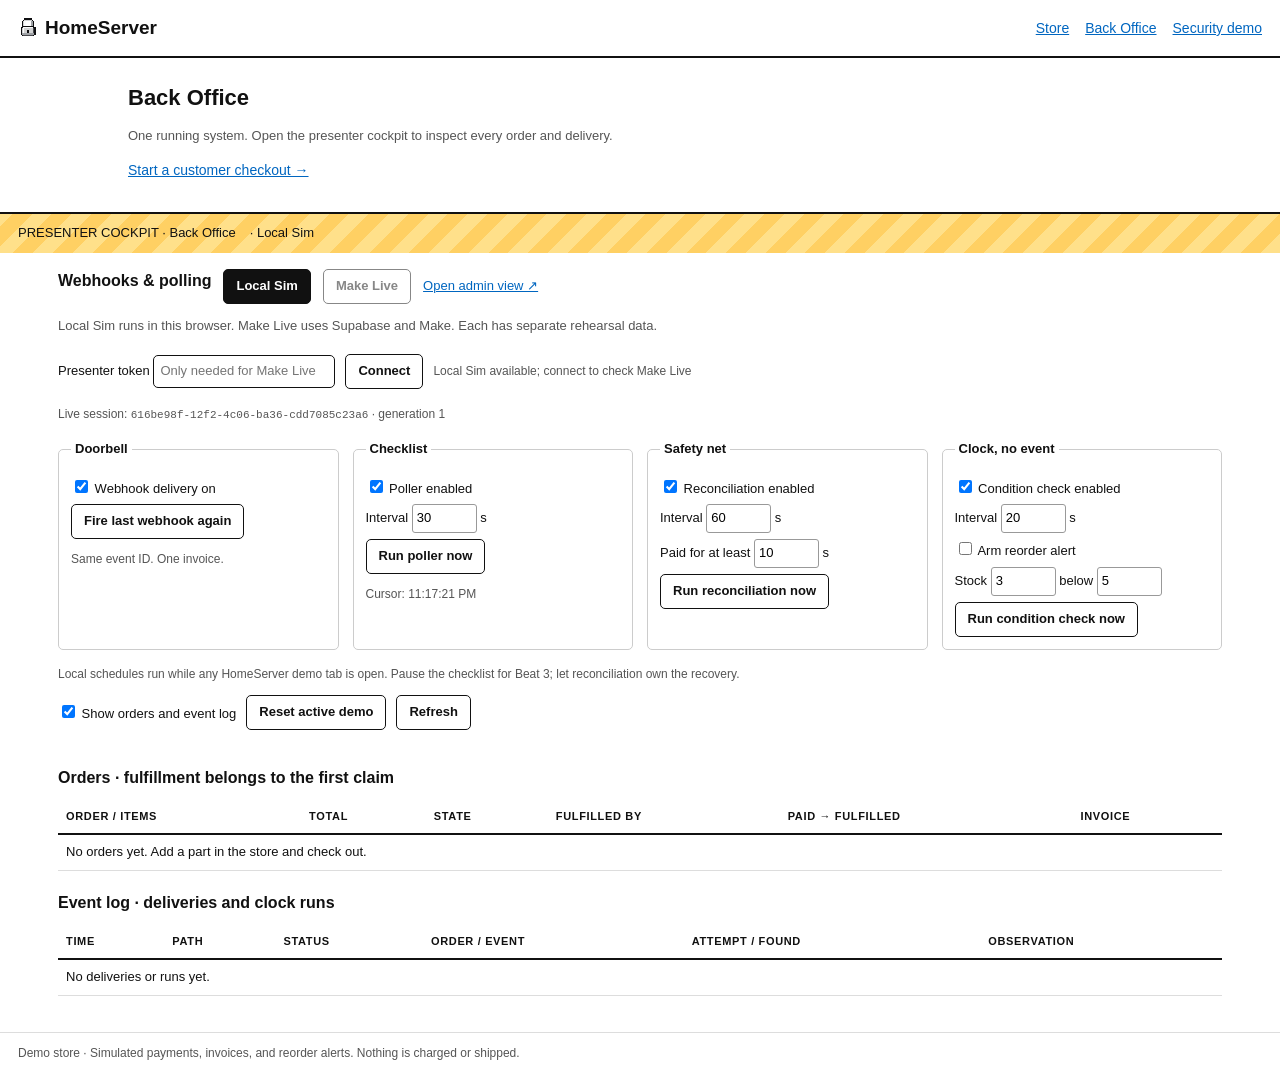
==== public/admin.html @ 4968e38a "feat: add Back Office webhooks and polling demo Add mock payment capture, fulfillment tracking, pres" ====
<!DOCTYPE html>
<html lang="en"><head><meta charset="UTF-8"><meta name="viewport" content="width=device-width, initial-scale=1.0">
<title>Back Office — HomeServer</title><link rel="icon" href="favicon.ico"><link rel="stylesheet" href="backoffice.css"></head>
<body class="bo-page" data-page="admin"><header class="top"><a class="logo" href="index.html"><img src="favicon.ico" alt="">HomeServer</a>
<nav aria-label="Store"><a href="index.html">Store</a><a href="admin.html">Back Office</a><a href="checkout.html">Security demo</a></nav></header>
<main><h1>Back Office</h1><p class="sub">One running system. Open the presenter cockpit to inspect every order and delivery.</p><p><a href="payment.html">Start a customer checkout →</a></p></main><section id="backoffice" aria-label="Presenter cockpit"></section>
<footer>Demo store · Simulated payments, invoices, and reorder alerts. Nothing is charged or shipped.</footer>
<script src="demo-core.js"></script><script src="backoffice.js"></script></body></html>
---- public/backoffice.css ----
/* HomeServer's existing type, borders, tables, and presenter stripe. */
.bo-page { margin:0; background:#fff; color:#111; font:14px/1.45 -apple-system,"Segoe UI",Roboto,Helvetica,Arial,sans-serif; }
.bo-page *,.bo * { box-sizing:border-box; }
.bo-page header.top { display:flex; align-items:center; gap:20px; padding:10px 18px; min-height:58px; border-bottom:2px solid #111; }
.bo-page .logo { font-size:19px; font-weight:800; text-decoration:none; color:#111; }
.bo-page .logo img { width:20px; vertical-align:-3px; margin-right:7px; image-rendering:pixelated; }
.bo-page nav { margin-left:auto; display:flex; gap:16px; flex-wrap:wrap; }
.bo-page a,.bo a { color:#0066c0; }
.bo-page a,.bo-page code { overflow-wrap:anywhere; }
.bo-page main { max-width:1060px; margin:24px auto 32px; padding:0 18px; }
.bo-page h1 { font-size:22px; margin:0 0 8px; }
.bo-page h2,.bo h2 { font-size:16px; margin:0 0 12px; }
.bo-page .sub,.bo .sub { color:#555; font-size:13px; }
.bo-page .checkout-grid { display:grid; grid-template-columns:1fr 1fr; gap:32px; margin-top:20px; }
.bo-page label { display:block; margin:10px 0 4px; font-size:13px; }
.bo-page input { font:inherit; padding:9px; border:1px solid #111; border-radius:5px; max-width:100%; }
.bo-page button,.bo button,.bo select { font:inherit; font-weight:700; border:1px solid #111; border-radius:5px; background:white; color:#111; padding:7px 12px; cursor:pointer; }
.bo-page button.primary,.bo button.active { background:#111; color:white; }
.bo-page button:disabled,.bo button:disabled { cursor:default; opacity:.5; }
.bo-page button:focus-visible,.bo button:focus-visible,.bo input:focus-visible { outline:3px solid #0066c0; outline-offset:3px; }
.bo-page .primary { margin-top:14px; }
.bo-page table,.bo table { width:100%; border-collapse:collapse; }
.bo-page th,.bo th { text-align:left; border-bottom:2px solid #111; font-size:11px; text-transform:uppercase; letter-spacing:.06em; padding:8px; }
.bo-page td,.bo td { border-bottom:1px solid #ddd; padding:8px; vertical-align:top; }
.bo-page tbody tr:nth-child(even),.bo tbody tr:nth-child(even) { background:#f7f7f7; }
.bo-page .notice { padding:12px 14px; border:1px solid #ddd; border-left:4px solid #0066c0; margin:18px 0; }
.bo-page .status { font-size:18px; font-weight:800; }
.bo-page .invoice { display:block; margin:12px 0; }
.bo-page footer { border-top:1px solid #ddd; color:#555; padding:12px 18px; font-size:12px; }
.bo { flex:none; font:13px/1.45 -apple-system,"Segoe UI",Roboto,Helvetica,Arial,sans-serif; color:#111; background:white; border-top:2px solid #111; }
.bo .bo-head { display:flex; align-items:center; gap:14px; flex-wrap:wrap; padding:10px 18px; background:repeating-linear-gradient(-45deg,#ffe08a,#ffe08a 14px,#ffd063 14px,#ffd063 28px); }
.bo .bo-head summary { font-weight:800; letter-spacing:.04em; cursor:pointer; }
.bo .bo-body { padding:16px 18px; max-width:1200px; margin:auto; }
.bo .bo-title { display:flex; flex-wrap:wrap; gap:12px; align-items:center; }
.bo .bo-controls { display:grid; grid-template-columns:repeat(4,minmax(180px,1fr)); gap:14px; margin:16px 0; }
.bo fieldset { border:1px solid #ccc; border-radius:5px; margin:0; min-width:0; padding:12px; }
.bo legend { font-weight:800; padding:0 4px; }
.bo label { display:block; margin:6px 0; }
.bo input[type=number] { font:inherit; width:65px; padding:4px; border:1px solid #999; border-radius:3px; }
.bo input[type=password] { font:inherit; padding:6px; max-width:220px; }
.bo .bo-actions { display:flex; gap:10px; align-items:center; flex-wrap:wrap; }
.bo .bo-table { overflow:auto; margin:10px 0 20px; max-height:300px; }
.bo .bo-table table { min-width:780px; }
.bo .bo-error { color:#b00020; min-height:20px; margin:8px 0; }
.bo code { font-size:11px; overflow-wrap:anywhere; }
.bo .pending { color:#765200; font-weight:700; }
.bo .fulfilled { color:#0a7a2f; font-weight:700; }
.bo .bo-inline-note { color:#555; font-size:12px; }
body.bo-store { height:auto; min-height:100dvh; overflow:auto; }
body.bo-store > main { flex:1 0 auto; overflow:visible; }
@media(max-width:850px) { .bo .bo-controls { grid-template-columns:repeat(2,minmax(160px,1fr)); } }
@media(max-width:600px) { .bo-page .checkout-grid { grid-template-columns:1fr; } .bo .bo-controls { grid-template-columns:1fr; } .bo-page header.top { flex-wrap:wrap; } .bo-page nav { margin-left:0; flex-basis:100%; } }
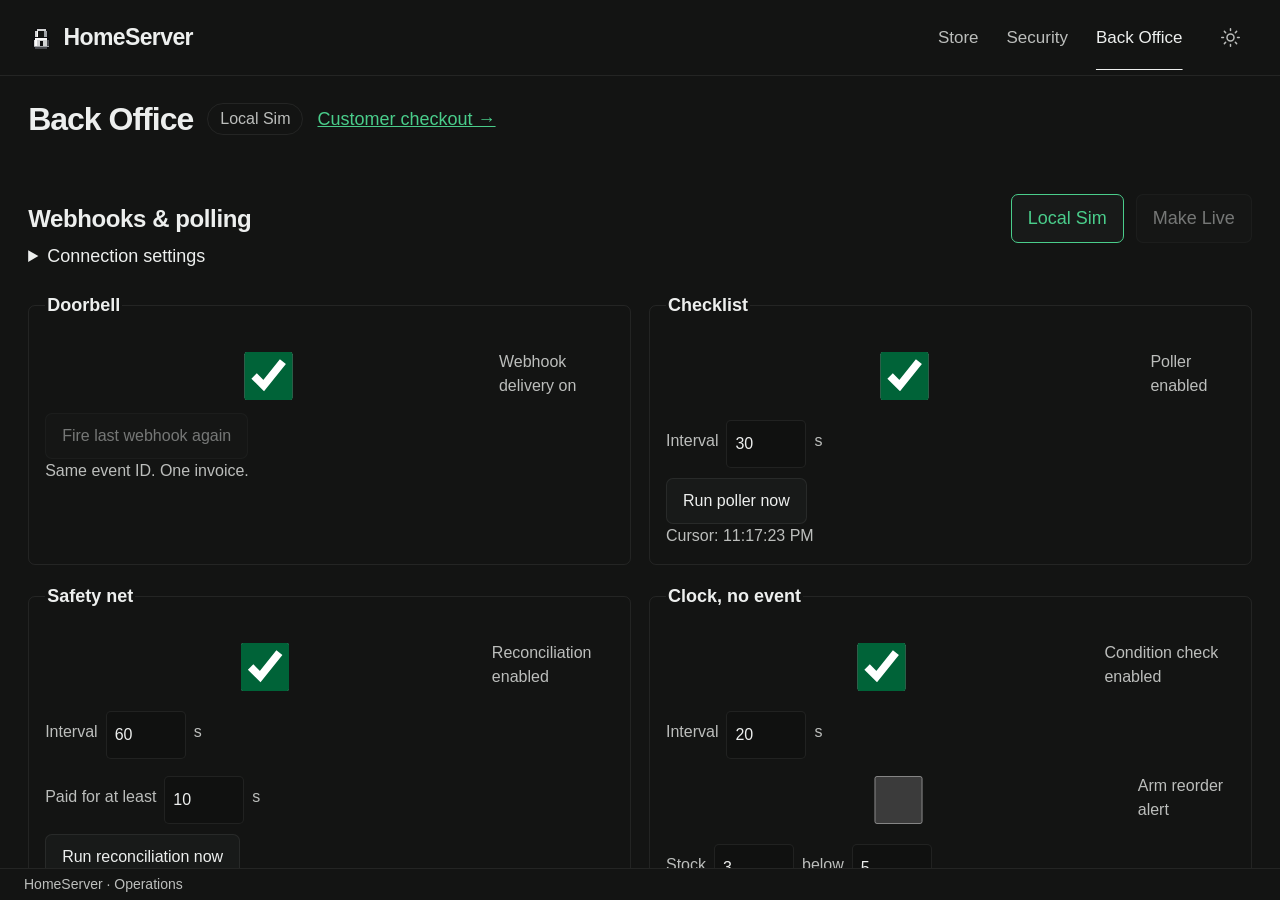
==== commit 7bd2cc02: "feat: stabilize the desktop checkout and Back Office layout Keep customer checkout and fulfillment e" ====
--- a/public/admin.html
+++ b/public/admin.html
@@ -1,8 +1,14 @@
 <!DOCTYPE html>
 <html lang="en"><head><meta charset="UTF-8"><meta name="viewport" content="width=device-width, initial-scale=1.0">
-<title>Back Office — HomeServer</title><link rel="icon" href="favicon.ico"><link rel="stylesheet" href="backoffice.css"></head>
-<body class="bo-page" data-page="admin"><header class="top"><a class="logo" href="index.html"><img src="favicon.ico" alt="">HomeServer</a>
-<nav aria-label="Store"><a href="index.html">Store</a><a href="admin.html">Back Office</a><a href="checkout.html">Security demo</a></nav></header>
-<main><h1>Back Office</h1><p class="sub">One running system. Open the presenter cockpit to inspect every order and delivery.</p><p><a href="payment.html">Start a customer checkout →</a></p></main><section id="backoffice" aria-label="Presenter cockpit"></section>
-<footer>Demo store · Simulated payments, invoices, and reorder alerts. Nothing is charged or shipped.</footer>
-<script src="demo-core.js"></script><script src="backoffice.js"></script></body></html>
+<title>Back Office — HomeServer</title><link rel="icon" href="favicon.ico"><link rel="stylesheet" href="backoffice.css"><link rel="stylesheet" href="workspace.css">
+<script src="workspace.js"></script>
+</head>
+<body class="bo-page" data-page="admin"><header class="top">
+  <a class="logo" href="index.html"><img src="favicon.ico" alt="" width="20" height="20">HomeServer</a>
+  <span class="tag">Parts for local servers.</span>
+  <nav aria-label="Store"><a href="index.html">Store</a><a href="checkout.html">Security</a><a href="admin.html">Back Office</a></nav>
+  <button class="theme-toggle" type="button" aria-label="Switch to light mode" title="Switch to light mode"><svg viewBox="0 0 24 24" fill="none" stroke="currentColor" stroke-width="1.7" stroke-linecap="round" aria-hidden="true"><circle cx="12" cy="12" r="4"/><path d="M12 2v2m0 16v2M2 12h2m16 0h2M5 5l1.5 1.5m11 11L19 19M5 19l1.5-1.5m11-11L19 5"/></svg></button>
+</header>
+<section id="backoffice" aria-label="Back Office"></section>
+<footer>HomeServer · Operations</footer>
+<script src="demo-core.js"></script><script src="backoffice-view.js"></script><script src="backoffice.js"></script></body></html>
--- a/public/backoffice.css
+++ b/public/backoffice.css
@@ -1,52 +1,3 @@
-/* HomeServer's existing type, borders, tables, and presenter stripe. */
-.bo-page { margin:0; background:#fff; color:#111; font:14px/1.45 -apple-system,"Segoe UI",Roboto,Helvetica,Arial,sans-serif; }
-.bo-page *,.bo * { box-sizing:border-box; }
-.bo-page header.top { display:flex; align-items:center; gap:20px; padding:10px 18px; min-height:58px; border-bottom:2px solid #111; }
-.bo-page .logo { font-size:19px; font-weight:800; text-decoration:none; color:#111; }
-.bo-page .logo img { width:20px; vertical-align:-3px; margin-right:7px; image-rendering:pixelated; }
-.bo-page nav { margin-left:auto; display:flex; gap:16px; flex-wrap:wrap; }
-.bo-page a,.bo a { color:#0066c0; }
-.bo-page a,.bo-page code { overflow-wrap:anywhere; }
-.bo-page main { max-width:1060px; margin:24px auto 32px; padding:0 18px; }
-.bo-page h1 { font-size:22px; margin:0 0 8px; }
-.bo-page h2,.bo h2 { font-size:16px; margin:0 0 12px; }
-.bo-page .sub,.bo .sub { color:#555; font-size:13px; }
-.bo-page .checkout-grid { display:grid; grid-template-columns:1fr 1fr; gap:32px; margin-top:20px; }
-.bo-page label { display:block; margin:10px 0 4px; font-size:13px; }
-.bo-page input { font:inherit; padding:9px; border:1px solid #111; border-radius:5px; max-width:100%; }
-.bo-page button,.bo button,.bo select { font:inherit; font-weight:700; border:1px solid #111; border-radius:5px; background:white; color:#111; padding:7px 12px; cursor:pointer; }
-.bo-page button.primary,.bo button.active { background:#111; color:white; }
-.bo-page button:disabled,.bo button:disabled { cursor:default; opacity:.5; }
-.bo-page button:focus-visible,.bo button:focus-visible,.bo input:focus-visible { outline:3px solid #0066c0; outline-offset:3px; }
-.bo-page .primary { margin-top:14px; }
-.bo-page table,.bo table { width:100%; border-collapse:collapse; }
-.bo-page th,.bo th { text-align:left; border-bottom:2px solid #111; font-size:11px; text-transform:uppercase; letter-spacing:.06em; padding:8px; }
-.bo-page td,.bo td { border-bottom:1px solid #ddd; padding:8px; vertical-align:top; }
-.bo-page tbody tr:nth-child(even),.bo tbody tr:nth-child(even) { background:#f7f7f7; }
-.bo-page .notice { padding:12px 14px; border:1px solid #ddd; border-left:4px solid #0066c0; margin:18px 0; }
-.bo-page .status { font-size:18px; font-weight:800; }
-.bo-page .invoice { display:block; margin:12px 0; }
-.bo-page footer { border-top:1px solid #ddd; color:#555; padding:12px 18px; font-size:12px; }
-.bo { flex:none; font:13px/1.45 -apple-system,"Segoe UI",Roboto,Helvetica,Arial,sans-serif; color:#111; background:white; border-top:2px solid #111; }
-.bo .bo-head { display:flex; align-items:center; gap:14px; flex-wrap:wrap; padding:10px 18px; background:repeating-linear-gradient(-45deg,#ffe08a,#ffe08a 14px,#ffd063 14px,#ffd063 28px); }
-.bo .bo-head summary { font-weight:800; letter-spacing:.04em; cursor:pointer; }
-.bo .bo-body { padding:16px 18px; max-width:1200px; margin:auto; }
-.bo .bo-title { display:flex; flex-wrap:wrap; gap:12px; align-items:center; }
-.bo .bo-controls { display:grid; grid-template-columns:repeat(4,minmax(180px,1fr)); gap:14px; margin:16px 0; }
-.bo fieldset { border:1px solid #ccc; border-radius:5px; margin:0; min-width:0; padding:12px; }
-.bo legend { font-weight:800; padding:0 4px; }
-.bo label { display:block; margin:6px 0; }
-.bo input[type=number] { font:inherit; width:65px; padding:4px; border:1px solid #999; border-radius:3px; }
-.bo input[type=password] { font:inherit; padding:6px; max-width:220px; }
-.bo .bo-actions { display:flex; gap:10px; align-items:center; flex-wrap:wrap; }
-.bo .bo-table { overflow:auto; margin:10px 0 20px; max-height:300px; }
-.bo .bo-table table { min-width:780px; }
-.bo .bo-error { color:#b00020; min-height:20px; margin:8px 0; }
-.bo code { font-size:11px; overflow-wrap:anywhere; }
-.bo .pending { color:#765200; font-weight:700; }
-.bo .fulfilled { color:#0a7a2f; font-weight:700; }
-.bo .bo-inline-note { color:#555; font-size:12px; }
-body.bo-store { height:auto; min-height:100dvh; overflow:auto; }
-body.bo-store > main { flex:1 0 auto; overflow:visible; }
-@media(max-width:850px) { .bo .bo-controls { grid-template-columns:repeat(2,minmax(160px,1fr)); } }
-@media(max-width:600px) { .bo-page .checkout-grid { grid-template-columns:1fr; } .bo .bo-controls { grid-template-columns:1fr; } .bo-page header.top { flex-wrap:wrap; } .bo-page nav { margin-left:0; flex-basis:100%; } }
+/* Shared Back Office base. The presentation layout, semantic theme, admin
+   controls, and raw records are owned by workspace.css. */
+.bo-page *, .bo * { box-sizing:border-box; }
--- a/public/workspace.css
+++ b/public/workspace.css
@@ -0,0 +1,211 @@
+@import url('theme.css');
+:root { color-scheme:dark; --ink:var(--foreground); --mut:var(--muted-foreground); --line:var(--border); --blue:var(--primary); --zebra:var(--muted); --ok:var(--primary); --bad:var(--destructive); }
+:root[data-theme=light] { color-scheme:light; }
+* { box-sizing:border-box; }
+html,body { margin:0; height:100%; }
+body,body.bo-store,body.bo-page { display:flex; flex-direction:column; height:100dvh; min-height:0; overflow:hidden; background:var(--background); color:var(--foreground); font:18px/1.5 -apple-system,BlinkMacSystemFont,"Segoe UI",Roboto,Helvetica,Arial,sans-serif; }
+a,.bo a,.bo-page a { color:var(--primary); }
+button,input,select { font:inherit; }
+button,.bo-page button,.bo button,.bo select { font:inherit; font-weight:500; border:1px solid var(--border); border-radius:7px; padding:10px 16px; min-height:46px; color:var(--foreground); background:var(--card); cursor:pointer; }
+button:hover:not(:disabled),.bo button:hover:not(:disabled) { background:var(--accent); }
+button:disabled { opacity:.45; cursor:default; }
+:focus-visible { outline:2px solid var(--primary-bright); outline-offset:4px; }
+header.top,.bo-page header.top { display:flex; align-items:center; flex:none; gap:28px; height:76px; min-height:76px; padding:0 clamp(24px,2.3vw,44px); border-bottom:1px solid var(--border); background:var(--background); }
+header.top .logo { display:inline-flex; align-items:center; gap:10px; font-size:23px; font-weight:700; letter-spacing:-.6px; color:var(--foreground); text-decoration:none; white-space:nowrap; }
+header.top .logo img { width:24px; height:24px; image-rendering:pixelated; margin:0; }
+header.top .tag { color:var(--muted-foreground); font-size:16px; }
+header.top nav,.bo-page nav { display:flex; align-items:center; flex-wrap:nowrap; gap:28px; margin-left:auto; }
+header.top nav a { color:var(--muted-foreground); font-size:17px; text-decoration:none; white-space:nowrap; }
+header.top nav a[aria-current=page] { color:var(--foreground); text-decoration:underline; text-underline-offset:26px; }
+header.top .theme-toggle { display:grid; place-items:center; flex:none; width:40px; height:40px; min-height:40px; padding:8px; border-color:transparent; color:var(--muted-foreground); background:transparent; }
+.theme-toggle svg { width:21px; height:21px; }
+header.top .theme-toggle:hover { color:var(--foreground); background:var(--muted); }
+.workspace { flex:1; display:grid; grid-template-columns:minmax(430px,46fr) minmax(540px,54fr); min-height:0; overflow:hidden; }
+.workspace > main,.bo-page .workspace > main,body.bo-store .workspace > main { margin:0; max-width:none; width:100%; min-width:0; min-height:0; padding:30px clamp(24px,2.3vw,44px); overflow:auto; scrollbar-width:thin; scrollbar-gutter:stable; background:var(--card); }
+.workspace > main:has(#customer) { display:flex; flex-direction:column; overflow:hidden; }
+.workspace > section { min-width:0; min-height:0; border-left:1px solid var(--border); }
+h1,.bo-page h1 { font-size:32px; line-height:1.2; font-weight:600; letter-spacing:-1px; margin:0; }
+h2,.bo-page h2 { font-size:24px; line-height:1.3; font-weight:550; letter-spacing:-.4px; margin:0; }
+h3 { font-size:18px; font-weight:550; margin:0; }
+p { margin:0; }
+.sub,.muted,.bo .sub,.bo-inline-note,.spec,.hint { color:var(--muted-foreground); }
+.sub { font-size:18px; margin-top:10px; }
+.small,.bo-inline-note { font-size:16px; }
+.mono,code { font-family:ui-monospace,SFMono-Regular,Menlo,Consolas,monospace; font-size:16px; overflow-wrap:anywhere; }
+.eyebrow { font-size:16px; color:var(--muted-foreground); margin-bottom:12px; }
+.primary,.bo-page button.primary,.place,.add,.go { background:var(--primary-solid); color:var(--primary-solid-foreground); border-color:var(--primary-solid); }
+.primary:hover:not(:disabled),.bo-page button.primary:hover:not(:disabled),.add:hover,.go:hover { background:var(--primary-solid-hover); }
+.text-action,.bo .text-action,.bo-page .text-action { color:var(--primary); border:0; background:transparent; min-height:36px; padding:3px 6px; font-size:16px; }
+#customer { display:flex; flex-direction:column; flex:1; min-height:0; width:100%; max-width:760px; margin:0 auto; }
+.customer-scroll { flex:1; min-height:0; overflow:auto; padding-right:10px; scrollbar-width:thin; scrollbar-gutter:stable; }
+.customer-section { margin-top:24px; }
+.section-heading { display:flex; align-items:center; justify-content:space-between; gap:12px; margin-bottom:14px; }
+.contact-delivery { display:grid; grid-template-columns:1fr 1fr; gap:18px; }
+.saved-address,.payment-card,.notice { border:1px solid var(--border); border-radius:8px; padding:18px 20px; background:var(--background); }
+.saved-address .small { overflow-wrap:anywhere; }
+.saved-address h3 { margin:3px 0; }
+.bo-page label,.edit-fields label { display:block; font-size:16px; color:var(--muted-foreground); margin:0; }
+.bo-page input,.edit-fields input,.security-page input[type=text],.security-page input[type=email] { width:100%; min-height:48px; padding:10px 13px; margin-top:7px; border:1px solid var(--border); border-radius:6px; background:var(--field); color:var(--foreground); font:inherit; }
+.card-heading { display:flex; align-items:center; gap:12px; margin-bottom:14px; }
+.card-heading .cardholder { margin-left:auto; font-size:16px; color:var(--muted-foreground); overflow-wrap:anywhere; }
+.visa { font-weight:800; font-style:italic; letter-spacing:.5px; font-size:14px; border:1px solid var(--border); border-radius:4px; padding:3px 8px; }
+.card-fields { display:grid; grid-template-columns:2fr 1fr 1fr; gap:14px; }
+.product { display:flex; align-items:center; gap:18px; padding:16px 0; border-bottom:1px solid var(--border); }
+.product img { width:68px; height:68px; object-fit:contain; background:#fafafa; border-radius:6px; padding:5px; }
+.product .amount { margin-left:auto; white-space:nowrap; font-weight:550; }
+.summary-line { display:flex; align-items:center; justify-content:space-between; gap:12px; margin-top:12px; }
+.summary-line.total { font-size:24px; font-weight:600; border-top:1px solid var(--border); padding-top:15px; margin-top:15px; }
+.customer-bottom { flex:none; padding:16px 10px 0 0; }
+.bo-page .customer-bottom .primary { width:100%; min-height:54px; font-size:20px; margin:0; }
+#bo-customer-message { min-height:27px; font-size:16px; color:var(--destructive); margin:5px 0 0; }
+.notice { margin-top:24px; }
+.notice p { margin-top:8px; }
+.notice .mono { margin-top:18px; }
+.confirmation-footer { display:flex; justify-content:space-between; align-items:center; flex-wrap:wrap; gap:14px; }
+.bo-page .invoice { display:inline-block; margin:0; }
+.edit-fields { display:grid; grid-template-columns:1fr 1fr; gap:18px; margin:24px 0; }
+.edit-fields .full { grid-column:1/-1; }
+footer,footer.bot,.bo-page footer { flex:none; border-top:1px solid var(--border); color:var(--muted-foreground); padding:5px 24px; font-size:14px; background:var(--background); }
+/* Presentation evidence. Controls and outcomes keep their positions during updates. */
+.bo { display:flex; flex-direction:column; gap:20px; padding:30px clamp(24px,2.2vw,42px) 18px; min-height:0; background:var(--background); color:var(--foreground); overflow:hidden; }
+.bo-head { display:flex; align-items:center; gap:14px; flex:none; }
+.bo-head h1 { font-size:32px; }
+#bo-executor { font-size:16px; color:var(--muted-foreground); border:1px solid var(--border); border-radius:99px; padding:3px 12px; white-space:nowrap; }
+.bo-head > button { margin-left:auto; font-size:16px; }
+.bo-tabs { display:flex; gap:30px; border-bottom:1px solid var(--border); flex:none; }
+.bo .bo-tab { border:0; border-radius:0; background:transparent; padding:0 0 12px; min-height:40px; color:var(--muted-foreground); }
+.bo .bo-tab[aria-selected=true] { color:var(--foreground); border-bottom:2px solid var(--foreground); }
+.bo-presentation { display:flex; flex-direction:column; gap:20px; flex:1; min-height:0; }
+.focus-controls { display:flex; gap:10px; flex-wrap:wrap; flex:none; }
+.bo .focus-toggle { display:flex; align-items:center; gap:8px; font-size:16px; padding:10px 12px; }
+.switch { display:inline-block; width:28px; height:16px; border-radius:20px; background:var(--primary-solid); position:relative; flex:none; }
+.switch::after { content:''; position:absolute; width:10px; height:10px; top:3px; right:3px; border-radius:50%; background:var(--primary-solid-foreground); }
+.focus-toggle[aria-pressed=false] .switch { background:var(--muted); }
+.focus-toggle[aria-pressed=false] .switch::after { right:auto; left:3px; background:var(--muted-foreground); }
+.off-label,.warning,.bo .pending { color:var(--warning); }
+.success,.bo .fulfilled { color:var(--primary); }
+.focus-card { flex:none; padding:22px 24px; border:1px solid var(--border); border-radius:9px; background:var(--card); }
+.focus-title { display:flex; align-items:center; justify-content:space-between; gap:14px; }
+.focus-title h2 { font-size:24px; }
+.bo .focus-title select { max-width:100%; background:transparent; padding:0 24px 0 0; min-height:32px; border:0; font-size:22px; }
+.focus-status { font-size:28px; line-height:1.3; font-weight:550; letter-spacing:-.7px; margin-top:18px; }
+.focus-facts { display:grid; grid-template-columns:1fr 1fr 1fr; gap:20px; margin-top:20px; }
+.fact-label { font-size:16px; color:var(--muted-foreground); margin-bottom:6px; }
+.fact-value { font-size:20px; font-weight:500; }
+.focus-note { min-height:24px; margin-top:16px; color:var(--muted-foreground); font-size:16px; }
+.focus-stock { display:grid; grid-template-columns:1fr 1fr; gap:24px; margin-top:20px; }
+.focus-stock .fact-value { font-size:40px; line-height:1.2; }
+.focus-activity { flex:1; min-height:110px; display:flex; flex-direction:column; }
+.activity-heading { display:flex; align-items:center; justify-content:space-between; gap:14px; margin-bottom:10px; }
+.activity-heading h2 { font-size:20px; }
+.focus-events { flex:1; min-height:0; overflow:auto; border-top:1px solid var(--border); scrollbar-width:thin; scrollbar-gutter:stable; }
+.focus-event { display:grid; grid-template-columns:88px 12px 1fr; align-items:start; gap:12px; padding:12px 0; border-bottom:1px solid var(--border); font-size:18px; }
+.focus-event time { font-size:16px; color:var(--muted-foreground); padding-top:2px; }
+.event-dot { width:8px; height:8px; border-radius:50%; background:var(--muted-foreground); margin-top:9px; }
+.focus-event.success .event-dot { background:var(--primary); }
+.focus-event.warning .event-dot { background:var(--warning); }
+.focus-event .event-copy { color:var(--foreground); }
+.event-detail { font-size:16px; color:var(--muted-foreground); margin-top:2px; overflow-wrap:anywhere; }
+.focus-actions { flex:none; display:flex; flex-wrap:wrap; gap:10px; }
+.bo .focus-actions button { flex:1; font-size:18px; white-space:nowrap; }
+.bo-error { flex:none; min-height:24px; font-size:16px; color:var(--destructive); overflow-wrap:anywhere; }
+.empty-evidence { padding:28px 0; color:var(--muted-foreground); }
+/* Setup and raw records stay available without taking space from live evidence. */
+dialog { background:var(--popover); color:var(--popover-foreground); border:1px solid var(--border); border-radius:10px; padding:28px; width:min(1100px,calc(100vw - 64px)); max-height:calc(100dvh - 64px); overflow:auto; }
+dialog::backdrop { background:rgba(0,0,0,.65); }
+.dialog-heading { display:flex; justify-content:space-between; align-items:center; gap:20px; margin-bottom:20px; }
+.bo-settings .bo-title { display:flex; align-items:center; gap:12px; flex-wrap:wrap; }
+.bo-settings .bo-title h2 { margin-right:auto; }
+.bo .active { border-color:var(--primary); color:var(--primary); }
+.bo-settings .sub { margin:16px 0; }
+.bo-actions { display:flex; align-items:center; flex-wrap:wrap; gap:14px; margin-top:16px; }
+.bo input[type=password] { width:240px; padding:9px; border:1px solid var(--border); border-radius:5px; color:var(--foreground); background:var(--field); }
+.bo-controls { display:grid; grid-template-columns:repeat(2,minmax(0,1fr)); gap:18px; margin:22px 0; }
+.bo fieldset { min-width:0; border:1px solid var(--border); border-radius:7px; padding:16px; margin:0; }
+.bo legend { font-weight:600; }
+.bo fieldset label { display:flex; align-items:center; gap:8px; margin:10px 0; font-size:16px; }
+.bo input[type=number] { width:80px; padding:5px 8px; background:var(--field); color:var(--foreground); border:1px solid var(--border); border-radius:5px; }
+.bo input[type=checkbox] { accent-color:var(--primary-solid); }
+.bo fieldset button { font-size:16px; }
+.bo-raw { min-width:0; }
+.bo-table { max-height:340px; overflow:auto; border:1px solid var(--border); border-radius:5px; margin:12px 0 24px; scrollbar-width:thin; }
+.bo table { min-width:900px; width:100%; border-collapse:collapse; }
+.bo th,.bo td { text-align:left; border-bottom:1px solid var(--border); padding:10px 12px; font-size:16px; vertical-align:top; }
+.bo th { position:sticky; top:0; background:var(--card); color:var(--muted-foreground); font-weight:500; }
+.bo .bo-table code { font-size:15px; }
+body[data-page=admin] > .bo { flex:1; overflow:auto; }
+body[data-page=admin] .bo-settings,body[data-page=admin] .bo-raw { width:100%; max-width:1400px; margin:0 auto; }
+[hidden] { display:none!important; }
+/* Shopping actions stay inside the customer pane, beside their order context. */
+body.bo-store .workspace > main { position:relative; display:flex; flex-direction:column; overflow:hidden; }
+.store-heading { display:flex; align-items:center; justify-content:space-between; gap:20px; flex:none; }
+.store-heading .cartbtn { font:inherit; background:var(--background); color:var(--foreground); border:1px solid var(--border); white-space:nowrap; }
+.catalog-scroll { flex:1; min-height:0; overflow:auto; scrollbar-width:thin; scrollbar-gutter:stable; }
+body.bo-store .scrim { position:absolute; }
+body.bo-store .drawer { position:absolute; width:min(460px,100%); visibility:hidden; }
+body.bo-store.cart-open .drawer { visibility:visible; }
+/* Store catalog and cart use the same palette and readable type. */
+table.prod { width:100%; border-collapse:collapse; margin-top:22px; }
+table.prod th { color:var(--muted-foreground); border-bottom:1px solid var(--border); font-size:16px; text-transform:none; letter-spacing:0; padding:10px; }
+table.prod td { padding:16px 10px; border-bottom:1px solid var(--border); }
+table.prod tr:nth-child(even) td { background:var(--muted); }
+table.prod .spec { font-size:16px; }
+.thumb img { width:60px; height:60px; background:#fafafa; border-radius:5px; }
+.pname { font-weight:550; }
+.add { font-size:16px; padding:8px 12px; }
+.drawer { z-index:5; width:min(460px,94vw); background:var(--card); color:var(--foreground); border-color:var(--border); }
+.drawer header,.dfoot,.cline { border-color:var(--border); }
+.drawer h2 { font-size:24px; }.drawer .cline { font-size:18px; }
+.drawer .qty button { background:var(--background); color:var(--foreground); border-color:var(--border); }
+.drawer .go { font-size:20px; }
+.drawer .total { font-size:22px; }
+.scrim { z-index:4; }
+/* Preserve the security form and its hidden input across every submission. */
+.security-page #main { display:block; }
+.security-page #main > div { margin:22px 0; }
+.security-page #spanel { display:flex; flex-direction:column; gap:20px; padding:30px clamp(24px,2.2vw,42px); border-top:0; background:var(--background); color:var(--foreground); font-family:inherit; overflow:hidden; }
+.security-page .shead { padding:0; flex:none; cursor:default; gap:16px; flex-wrap:wrap; }
+.security-page .shead .t { font:600 28px/1.2 -apple-system,"Segoe UI",sans-serif; letter-spacing:-.7px; }
+.security-page .shead .live { font-size:16px; color:var(--primary); }
+.security-page .srefresh { margin-left:auto; background:var(--card); color:var(--foreground); border-color:var(--border); font-size:16px; }
+.security-page .demobar { padding:0; background:none; border:0; gap:16px; flex-wrap:wrap; }
+.security-page .dnote { color:var(--muted-foreground); font-size:16px; }
+.security-page .seg { border:1px solid var(--border); background:var(--card); }
+.security-page .seg button { background:var(--card); color:var(--foreground); font-size:18px; padding:8px 18px; }
+.security-page .seg-slide { background:var(--primary-solid); }
+.security-page .seg-slide span { color:var(--primary-solid-foreground); font-size:18px; padding:8px 18px; }
+.security-page #spanel .sbody,.security-page #spanel.open .sbody { flex:1; height:auto; max-height:none; overflow:auto; border:1px solid var(--border); border-radius:5px; scrollbar-width:thin; transition:none; }
+.security-page table.srv { min-width:760px; font-size:18px; }
+.security-page table.srv th { background:var(--background); color:var(--muted-foreground); border-color:var(--border); padding:12px; font-size:16px; }
+.security-page table.srv td { padding:12px; border-color:var(--border); }
+.security-page .badge { font-size:14px; }
+.security-page .st-ok { color:var(--primary); }.security-page .st-bad { color:var(--destructive); }
+.security-page table.sum { width:100%; border-collapse:collapse; }
+.security-page table.sum th { font-size:16px; color:var(--muted-foreground); text-transform:none; letter-spacing:0; border-color:var(--border); }
+.security-page table.sum td { border-color:var(--border); }
+.security-page table.sum tr:nth-child(even) td { background:var(--muted); }
+.security-page .place { font-size:20px; border:1px solid var(--primary-solid); }
+.security-page label { font-size:16px; color:var(--muted-foreground); text-transform:none; letter-spacing:0; }
+.security-page .hint { font-size:16px; }
+.security-page .result { display:block; visibility:hidden; min-height:140px; background:var(--card); border:1px solid transparent; font-size:18px; }
+.security-page .result.ok,.security-page .result.bad { visibility:visible; background:var(--card); }
+.security-page .result.ok { border-color:var(--primary); }.security-page .result.bad { border-color:var(--destructive); }
+.security-page .result code { font-size:16px; }
+@media(max-width:1600px) { header.top .tag { display:none; } table.prod .spec { display:none; } .product img { width:56px; height:56px; } .product { gap:12px; } }
+@media(max-height:900px) and (min-width:1121px) { .workspace > main,.bo-page .workspace > main { padding-top:24px; padding-bottom:20px; } .bo { padding-top:24px; gap:16px; } .bo-presentation { gap:16px; } .focus-card { padding:18px 20px; } .focus-status { margin-top:12px; } .focus-facts { margin-top:16px; } .customer-section { margin-top:20px; } }
+@media(max-width:1120px) { body,body.bo-store,body.bo-page { height:auto; min-height:100dvh; overflow:auto; } .workspace { display:flex; flex-direction:column; overflow:visible; flex:none; } .workspace > main,.bo-page .workspace > main { min-height:650px; overflow:visible; padding:28px 24px; } .workspace > main:has(#customer) { height:850px; overflow:hidden; } .workspace > section { border-left:0; border-top:1px solid var(--border); } .bo { height:860px; padding:28px 24px; } .bo-presentation { min-height:0; } body[data-page=admin] > .bo { height:auto; overflow:visible; } .security-page #spanel { height:700px; padding:28px 24px; } .security-page #main { min-height:650px; } header.top,.bo-page header.top { gap:18px; } }
+@media(max-width:700px) { header.top,.bo-page header.top { height:auto; min-height:76px; padding:16px 20px; flex-wrap:wrap; } header.top nav,.bo-page nav { order:3; width:100%; margin-left:0; gap:18px; } header.top nav a[aria-current=page] { text-underline-offset:8px; } header.top .theme-toggle { margin-left:auto; } .contact-delivery,.edit-fields { grid-template-columns:1fr; } .card-fields { grid-template-columns:1fr 1fr; }.card-fields label:first-child { grid-column:1/-1; } .bo-head { flex-wrap:wrap; } .bo-head h1 { font-size:28px; }.focus-facts { gap:12px; }.focus-actions button { min-width:160px; } .bo-controls { grid-template-columns:1fr; } dialog { width:calc(100vw - 24px); padding:20px; }.focus-event { grid-template-columns:76px 8px 1fr; gap:8px; } }
+@media(prefers-reduced-motion:reduce) { *,*::before,*::after { transition:none!important; scroll-behavior:auto!important; } }
+@media(min-width:1121px) and (max-width:1600px) {
+  .security-page table.srv { min-width:0; }
+  .security-page table.srv :is(th,td:not([colspan])):nth-child(1),
+  .security-page table.srv :is(th,td:not([colspan])):nth-child(3),
+  .security-page table.srv :is(th,td:not([colspan])):nth-child(4) { display:none; }
+}
+@media(max-width:1400px) {
+  .card-fields { grid-template-columns:1fr 1fr; }
+  .card-fields label:first-child { grid-column:1/-1; }
+}
+.drawer .clear,.drawer .nm small { font-size:16px; }
+.drawer .qty button { width:34px; height:34px; min-height:34px; padding:0; font-size:18px; }
+.security-page .place:hover:not(:disabled) { background:var(--primary-solid-hover); }
